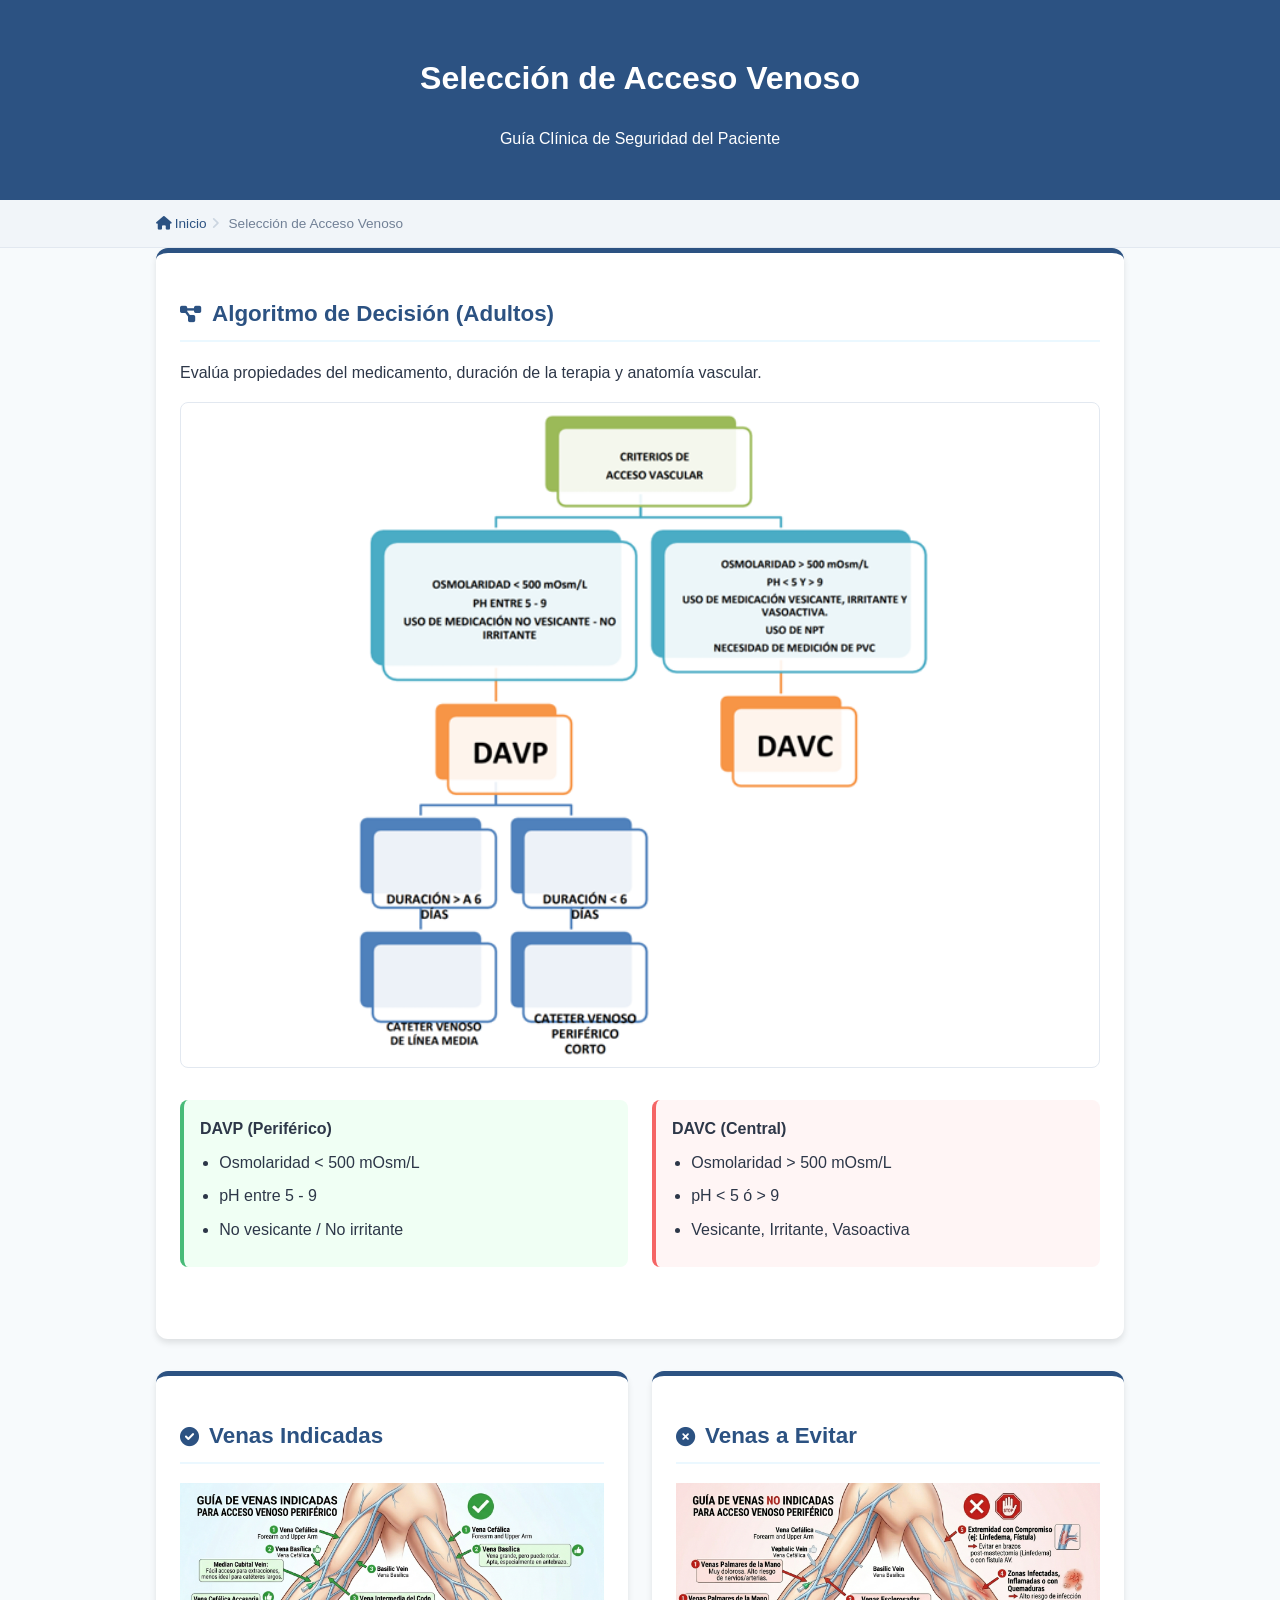
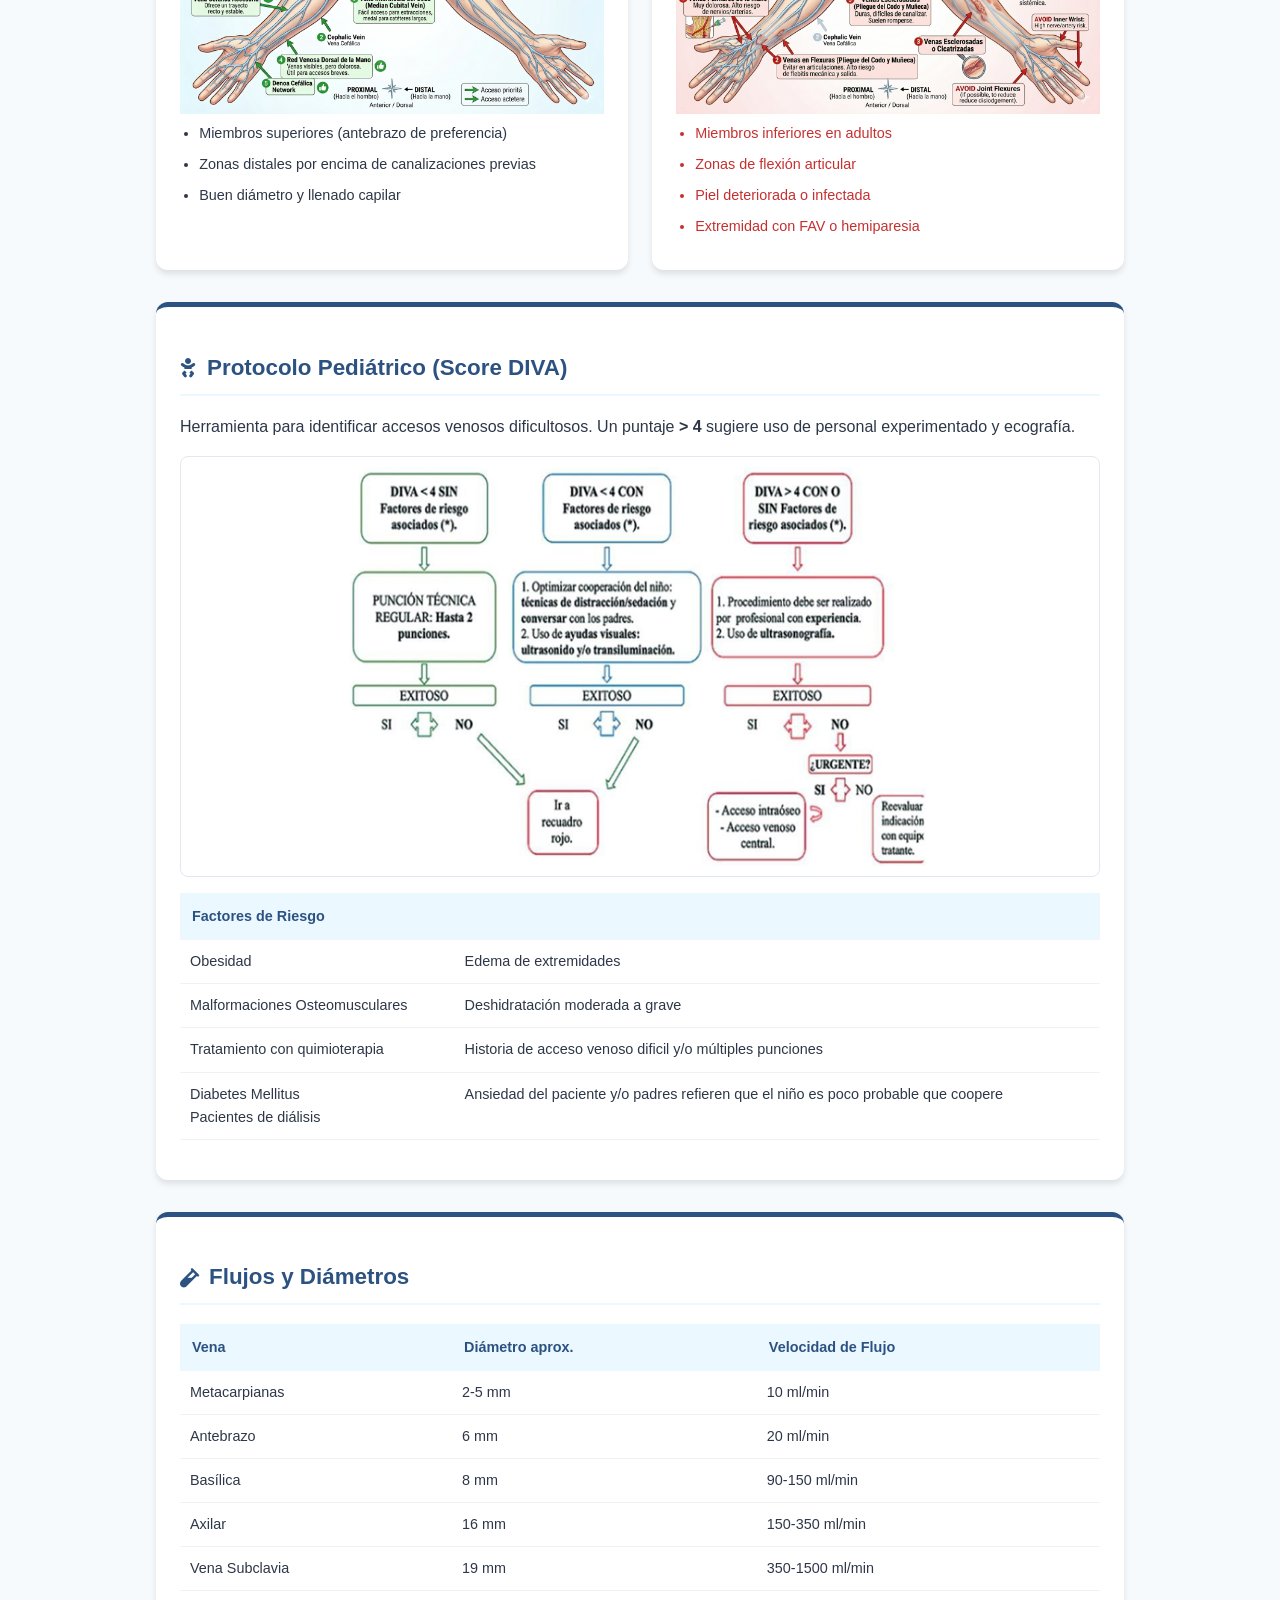
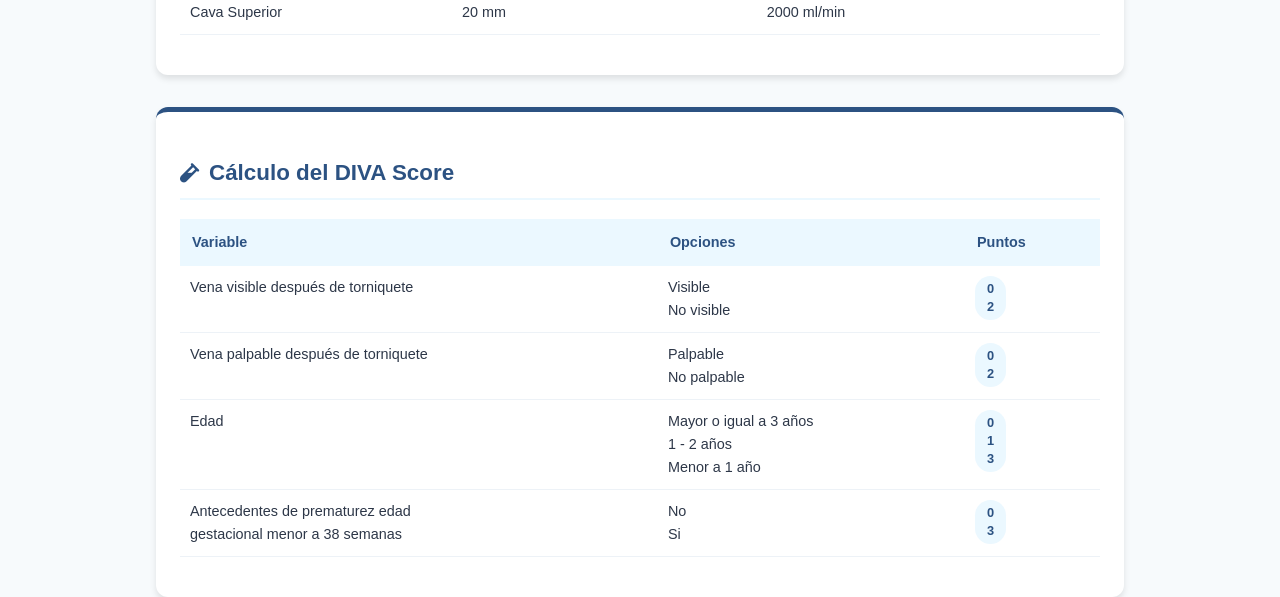
==== index2.html @ d920d671 "Cambios importantes sobre la estructura de la pagina" ====
<!DOCTYPE html>
<html lang="es">
<head>
  <meta charset="UTF-8">
  <meta name="viewport" content="width=device-width, initial-scale=1.0">
  <title>Protocolo de Acceso Vascular</title>
  <link href="https://cdnjs.cloudflare.com/ajax/libs/font-awesome/6.0.0/css/all.min.css" rel="stylesheet">
  <link rel="stylesheet" href="css/style2.css">
</head>
<body>
  <header>
    <h1>Selección de Acceso Venoso</h1>
    <p>Guía Clínica de Seguridad del Paciente</p>
  </header>

  <nav class="breadcrumb-container">
    <div class="container">
      <ul class="breadcrumbs">
        <li class="breadcrumb-item">
          <a href="index.html"><i class="fas fa-home"></i> Inicio</a>
        </li>
        <li class="breadcrumb-item active">Selección de Acceso Venoso</li>
      </ul>
    </div>
  </nav>

  <div class="container">
    <section class="card" style="margin-bottom: 2rem;">
      <h2><i class="fas fa-project-diagram"></i> Algoritmo de Decisión (Adultos)</h2>
      <p>Evalúa propiedades del medicamento, duración de la terapia y anatomía vascular.</p>
      
      <div class="image-container">
        <img src="images/index2/AccesoVenosoPerifericoAdulto.png" alt="Algoritmo de criterios de acceso vascular">
      </div>

      <div class="grid">
        <div class="status-box success">
          <strong>DAVP (Periférico)</strong>
          <ul>
            <li>Osmolaridad < 500 mOsm/L</li>
            <li>pH entre 5 - 9</li>
            <li>No vesicante / No irritante</li>
          </ul>
        </div>
        <div class="status-box danger">
          <strong>DAVC (Central)</strong>
          <ul>
            <li>Osmolaridad > 500 mOsm/L</li>
            <li>pH < 5 ó > 9</li>
            <li>Vesicante, Irritante, Vasoactiva</li>
          </ul>
        </div>
      </div>
    </section>

    <div class="grid">
      <section class="card">
        <h2><i class="fas fa-check-circle"></i> Venas Indicadas</h2>
        <div class="image-container-venas">
          <img src="images/index2/VenasIndicadas.png" alt="Mapa de venas del brazo">
        </div>
        <ul style="font-size: 0.9rem;">
          <li>Miembros superiores (antebrazo de preferencia)</li>
          <li>Zonas distales por encima de canalizaciones previas</li>
          <li>Buen diámetro y llenado capilar</li>
        </ul>
      </section>

      <section class="card">
        <h2><i class="fas fa-times-circle"></i> Venas a Evitar</h2>
        <div class="image-container-venas">
          <img src="images/index2/VenasNoIndicadas.png" alt="Mapa de venas del brazo">
        </div>
        <ul style="font-size: 0.9rem; color: #c53030;">
          <li>Miembros inferiores en adultos</li>
          <li>Zonas de flexión articular</li>
          <li>Piel deteriorada o infectada</li>
          <li>Extremidad con FAV o hemiparesia</li>
        </ul>
      </section>
    </div>

    <section class="card">
      <h2><i class="fas fa-baby"></i> Protocolo Pediátrico (Score DIVA)</h2>
      <p>Herramienta para identificar accesos venosos dificultosos. Un puntaje <strong>> 4</strong> sugiere uso de personal experimentado y ecografía.</p>
      
      <div class="image-container">
        <img src="images/index2/AccesoVenosoPediatria.png" alt="Algoritmo DIVA pediátrico">
      </div>

      <table>
        <thead>
          <tr>
            <th>Factores de Riesgo</th>
            <th></th>
          </tr>
        </thead>
        <tbody>
          <tr>
            <td>Obesidad</td>
            <td>Edema de extremidades</td>
          </tr>
          <tr>
            <td>Malformaciones Osteomusculares</td>
            <td>Deshidratación moderada a grave</td>
          </tr>
          <tr>
            <td>Tratamiento con quimioterapia</td>
            <td>Historia de acceso venoso dificil y/o múltiples punciones</td>
          </tr>

          <tr>
            <td>Diabetes Mellitus <br> Pacientes de diálisis</td>
            <td>Ansiedad del paciente y/o padres refieren que el niño es poco probable que coopere</td>
          </tr>
        </tbody>
      </table>
    </section>

    <section class="card" style="margin-top: 2rem;">
      <h2><i class="fas fa-vial"></i> Flujos y Diámetros</h2>
      <table>
        <thead>
          <tr>
            <th>Vena</th>
            <th>Diámetro aprox.</th>
            <th>Velocidad de Flujo</th>
          </tr>
        </thead>
        <tbody>
            <tr><td>Metacarpianas</td><td>2-5 mm</td><td>10 ml/min</td></tr>
            <tr><td>Antebrazo</td><td>6 mm</td><td>20 ml/min</td></tr>
            <tr><td>Basílica</td><td>8 mm</td><td>90-150 ml/min</td></tr>
            <tr><td>Axilar</td><td>16 mm</td><td>150-350 ml/min</td></tr>
            <tr><td>Vena Subclavia</td><td>19 mm</td><td>350-1500 ml/min</td></tr>
            <tr><td>Cava Superior</td><td>20 mm</td><td>2000 ml/min</td></tr>
        </tbody>
      </table>
    </section>

    <section class="card" style="margin-top: 2rem;">
      <h2><i class="fas fa-vial"></i> Cálculo del DIVA Score</h2>
      <table>
        <thead>
          <tr>
            <th>Variable</th>
            <th>Opciones</th>
            <th>Puntos</th>
          </tr>
        </thead>
        <tbody>
            <tr>
              <td>Vena visible después de torniquete</td>
              <td>Visible <br> No visible</td>
              <td><span class="badge">0 <br> 2</span></td>
            </tr>
            <tr>
              <td>Vena palpable después de torniquete</td>
              <td>Palpable <br> No palpable</td>
              <td><span class="badge">0 <br> 2</span></td>
            </tr>
            <tr>
              <td>Edad</td>
              <td> Mayor o igual a 3 años <br> 1 - 2 años <br> Menor a 1 año</td>
              <td><span class="badge">0 <br> 1 <br> 3</span></td>
            </tr>
            <tr>
              <td>Antecedentes de prematurez edad <br> gestacional menor a 38 semanas</td>
              <td>No <br> Si</td>
              <td><span class="badge">0 <br> 3</span></td>
            </tr>
        </tbody>
      </table>
    </section>
  </div>
</body>
</html>
---- css/style2.css ----
:root {
    --primary-blue: #2c5282;
    --secondary-blue: #ebf8ff;
    --accent-green: #48bb78;
    --accent-red: #f56565;
    --text-dark: #2d3748;
    --text-light: #718096;
    --white: #ffffff;
    --shadow: 0 4px 6px rgba(0,0,0,0.1);
}

/* 1. AJUSTES BASE Y RESPONSIVE DINÁMICO */
* {
    box-sizing: border-box; /* Aplicado a todo para evitar errores de cálculo */
}

body {
    font-family: 'Segoe UI', Roboto, Helvetica, Arial, sans-serif;
    background-color: #f7fafc;
    color: var(--text-dark);
    line-height: 1.6;
    margin: 0;
    padding: 0;
    overflow-x: hidden; /* Evita scroll horizontal accidental */
}

header {
    background-color: var(--primary-blue);
    color: var(--white);
    padding: 2rem 1rem;
    text-align: center;
    box-shadow: var(--shadow);
}

.container {
    max-width: 1000px;
    margin: 0 auto;
    padding: 0 1rem;
    width: 100%;
}

/* 2. GRID FLEXIBLE */
.grid {
    display: grid;
    grid-template-columns: repeat(auto-fit, minmax(300px, 1fr));
    gap: 1.5rem;
    margin-bottom: 2rem;
}

.card {
    background: var(--white);
    border-radius: 12px;
    padding: 1.5rem;
    box-shadow: var(--shadow);
    border-top: 5px solid var(--primary-blue);
    width: 100%;
    overflow: hidden; /* Evita que tablas grandes estiren la card */
}

h2 {
    color: var(--primary-blue);
    border-bottom: 2px solid var(--secondary-blue);
    padding-bottom: 0.5rem;
    display: flex;
    align-items: center;
    gap: 10px;
    font-size: 1.4rem;
}

/* 3. MANEJO DE IMÁGENES RESPONSIVE */
.image-container, .image-container-venas .image-container-rejilla {
  width: 100%;
  margin: 1rem auto;
  border-radius: 8px;
  overflow: hidden;
  border: 1px solid #e2e8f0;
  display: flex;
  justify-content: center;
  background: #fff;
}

.image-container-rejilla {
  width: 100%;
  margin: 1rem auto;
  border-radius: 8px;
  overflow: hidden;
  border: 1px solid #e2e8f0;
  display: flex;
  justify-content: center;
  background: #fff;
}

.image-container img {
  width: 100%;
  max-width: 600px; 
  height: auto;
  display: block;
}

.image-container-venas img {
    width: 100%;
    height: auto;
    display: block;
}

.image-container-rejilla img {
    width: 50%;
    height: auto;
    display: block;
}

/* 4. TABLAS (EL PUNTO CRÍTICO) */
/* Envolveremos las tablas en el CSS para que sean scrollables */
table {
    width: 100%;
    border-collapse: collapse;
    margin: 1rem 0;
    font-size: 0.9rem;
    min-width: 400px; /* Asegura que la tabla no se colapse demasiado */
}

/* Contenedor para permitir scroll lateral solo en la tabla */
section.card {
    display: block;
    overflow-x: auto;
}

th {
    background-color: var(--secondary-blue);
    color: var(--primary-blue);
    text-align: left;
    padding: 12px;
}

td {
    padding: 10px;
    border-bottom: 1px solid #edf2f7;
    vertical-align: top;
}

/* 5. BREADCRUMBS */
.breadcrumb-container {
    background-color: #f1f5f9;
    padding: 0.5rem 0;
    border-bottom: 1px solid #e2e8f0;
    width: 100%;
}

.breadcrumbs {
    display: flex;
    flex-wrap: wrap;
    list-style: none;
    padding: 0;
    margin: 0;
    font-size: 0.85rem;
}

.breadcrumb-item {
    display: flex;
    align-items: center;
    color: var(--text-light);
    margin-right: 5px;
}

.breadcrumb-item a {
    color: var(--primary-blue);
    text-decoration: none;
    padding: 5px 0;
}

.breadcrumb-item + .breadcrumb-item::before {
    content: "\f105"; 
    font-family: "Font Awesome 6 Free";
    font-weight: 900;
    margin-right: 10px;
    color: #cbd5e0;
}

/* 6. MEDIA QUERIES PARA MÓVIL EXTREMO */
@media (max-width: 768px) {
    header { padding: 1.5rem 1rem; }
    h1 { font-size: 1.5rem; }
    h2 { font-size: 1.2rem; }
    
    .grid {
        grid-template-columns: 1fr; /* Una sola columna siempre en móvil */
    }

    .card {
        padding: 1rem;
    }

    .image-container img {
        width: 100%; /* En móviles pequeños usamos todo el ancho */
    }

    /* Permitir que las celdas de la tabla respiren */
    td, th {
        padding: 8px 5px;
        font-size: 0.8rem;
    }
}

.status-box {
    padding: 1rem;
    border-radius: 8px;
    margin: 1rem 0;
}

.success { background-color: #f0fff4; border-left: 4px solid var(--accent-green); }
.danger { background-color: #fff5f5; border-left: 4px solid var(--accent-red); }

.badge {
    display: inline-block;
    padding: 0.25rem 0.75rem;
    border-radius: 999px;
    font-size: 0.8rem;
    font-weight: bold;
    background: var(--secondary-blue);
    color: var(--primary-blue);
    line-height: 1.4;
}

/* Estilos para cuadrícula de pasos */
.step-grid {
    display: grid;
    grid-template-columns: repeat(auto-fit, minmax(220px, 1fr));
    gap: 10px;
    margin: 1rem 0;
}

.step-grid .status-box {
    margin: 0;
    font-size: 0.85rem;
    height: 100%;
    display: flex;
    flex-direction: column;
    justify-content: center;
}

/* Ajuste adicional para imágenes con fondo blanco en tarjetas */
.image-container img {
    background-color: #fff;
    padding: 10px;
}

/* Efecto hover suave para las tarjetas */
.card {
    transition: transform 0.2s ease, box-shadow 0.2s ease;
}

.card:hover {
    box-shadow: 0 8px 12px rgba(0,0,0,0.15);
}

/* Responsive para tablas en móvil extremo */
@media (max-width: 480px) {
    .step-grid {
        grid-template-columns: 1fr;
    }
}

/* Resaltado para estándares INS */
.ins-highlight {
    background: linear-gradient(135deg, #2c5282 0%, #1a365d 100%);
    color: white;
    padding: 1.25rem;
    border-radius: 8px;
    margin-bottom: 1rem;
    font-style: italic;
    box-shadow: inset 0 2px 4px rgba(0,0,0,0.2);
}

.ins-highlight strong {
    color: #90cdf4;
    text-transform: uppercase;
}

/* Ajustes para listas de mantenimiento */
.card ul {
    padding-left: 1.2rem;
    margin: 0.5rem 0;
}

.card ul li {
    margin-bottom: 8px;
    position: relative;
}

/* Contenedor de tabla responsiva interna */
.table-responsive {
    width: 100%;
    overflow-x: auto;
}

/* Estilo para los pasos de retiro (danger) */
.step-grid .status-box.danger {
    font-weight: 600;
    color: #9b2c2c;
    border-left: 4px solid var(--accent-red);
}

/* Iconos en h2 */
h2 i {
    font-size: 1.2rem;
}

/* Estilos específicos para la Escala Maddox */
.maddox-table {
    width: 100%;
    border-collapse: separate;
    border-spacing: 0 4px;
}

.maddox-table th {
    background-color: var(--primary-blue);
    color: white;
    padding: 12px;
}

.maddox-table td {
    padding: 12px;
    font-size: 0.85rem;
    vertical-align: middle;
}

/* Colores semafóricos Maddox */
.level-0 { background-color: #f0fdf4; border-left: 5px solid #22c55e; }
.level-1 { background-color: #fefce8; border-left: 5px solid #eab308; }
.level-warning { background-color: #fff7ed; border-left: 5px solid #f97316; }
.level-danger { background-color: #fff1f2; border-left: 5px solid #ef4444; }
.level-critical { background-color: #450a0a; color: white; border-left: 5px solid #000; }

/* Grid de alertas críticas */
.alert-grid {
    display: grid;
    grid-template-columns: 1fr 1fr;
    gap: 12px;
    margin-top: 10px;
}

.alert-item {
    background: #f8fafc;
    border: 1px solid #e2e8f0;
    border-radius: 6px;
    padding: 10px;
    font-size: 0.8rem;
}

.alert-item strong {
    display: block;
    color: var(--accent-red);
    margin-bottom: 3px;
}

@media (max-width: 600px) {
    .alert-grid { grid-template-columns: 1fr; }
}
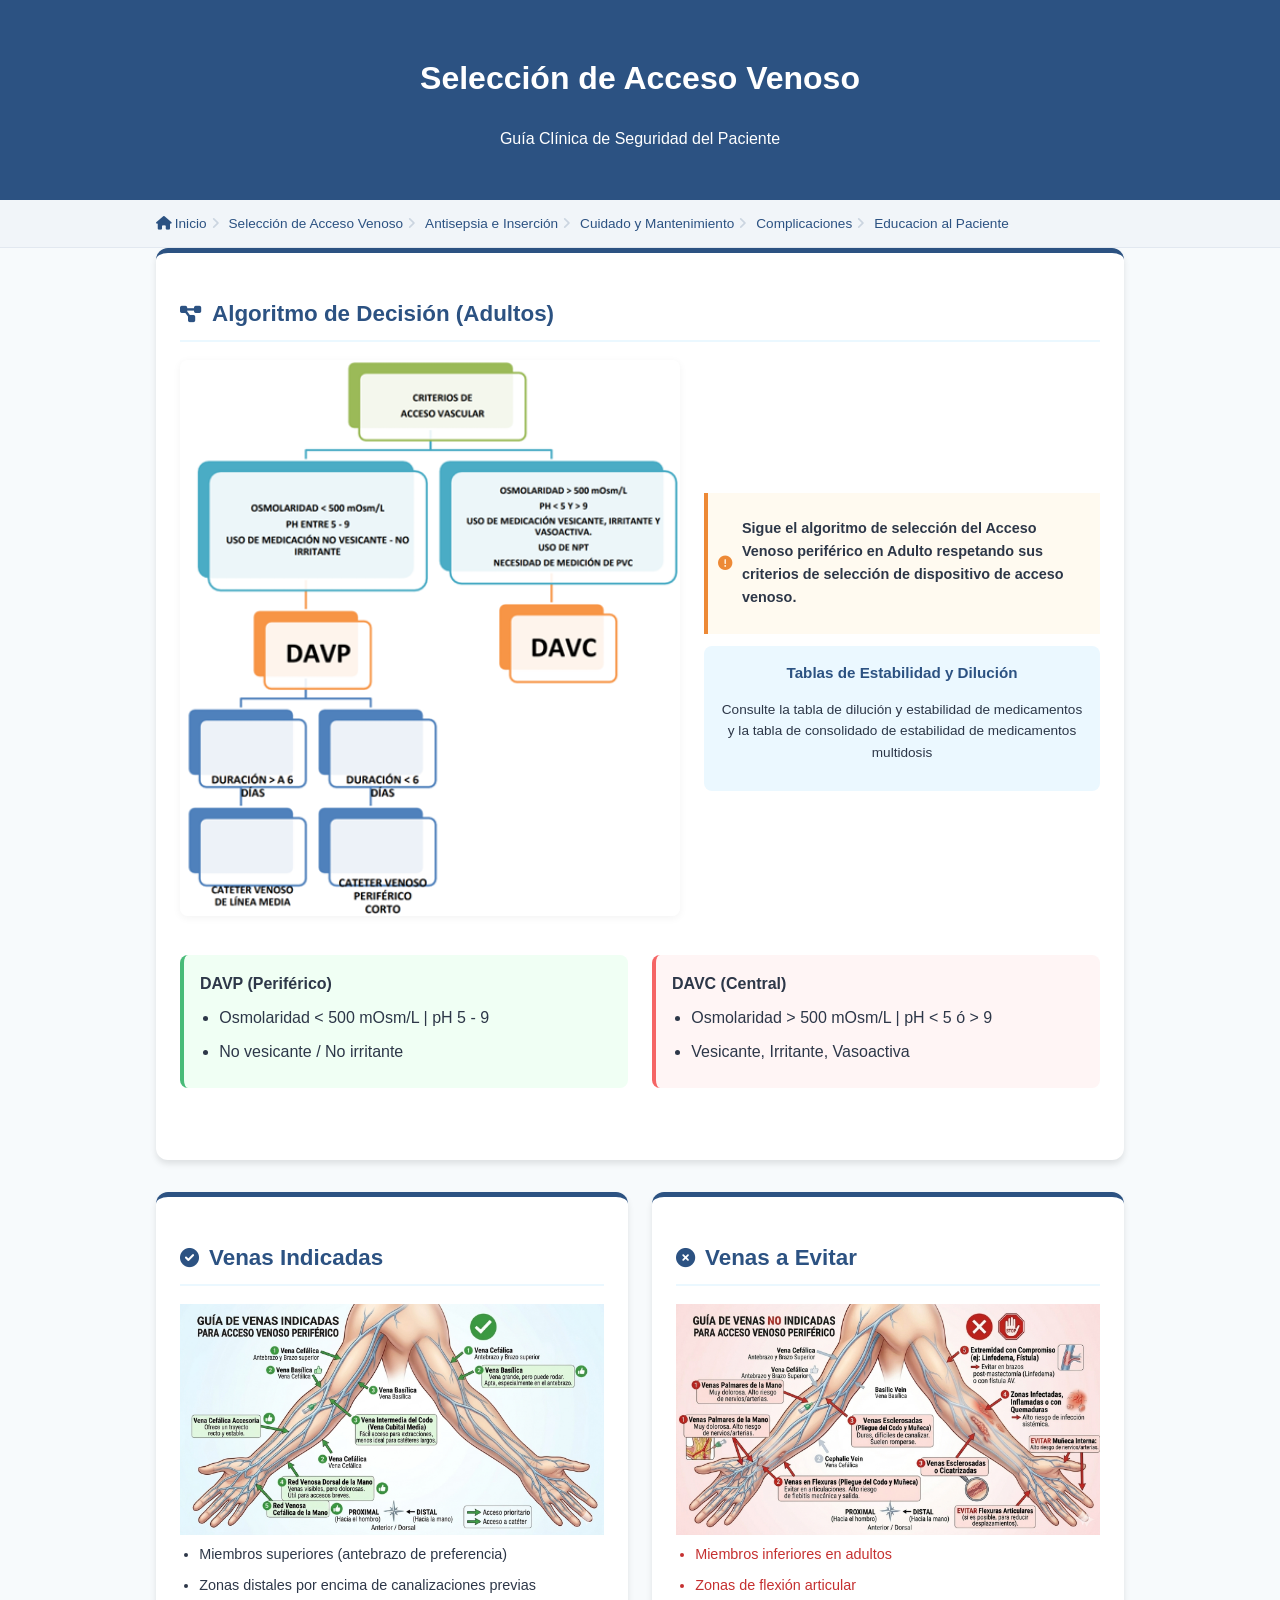
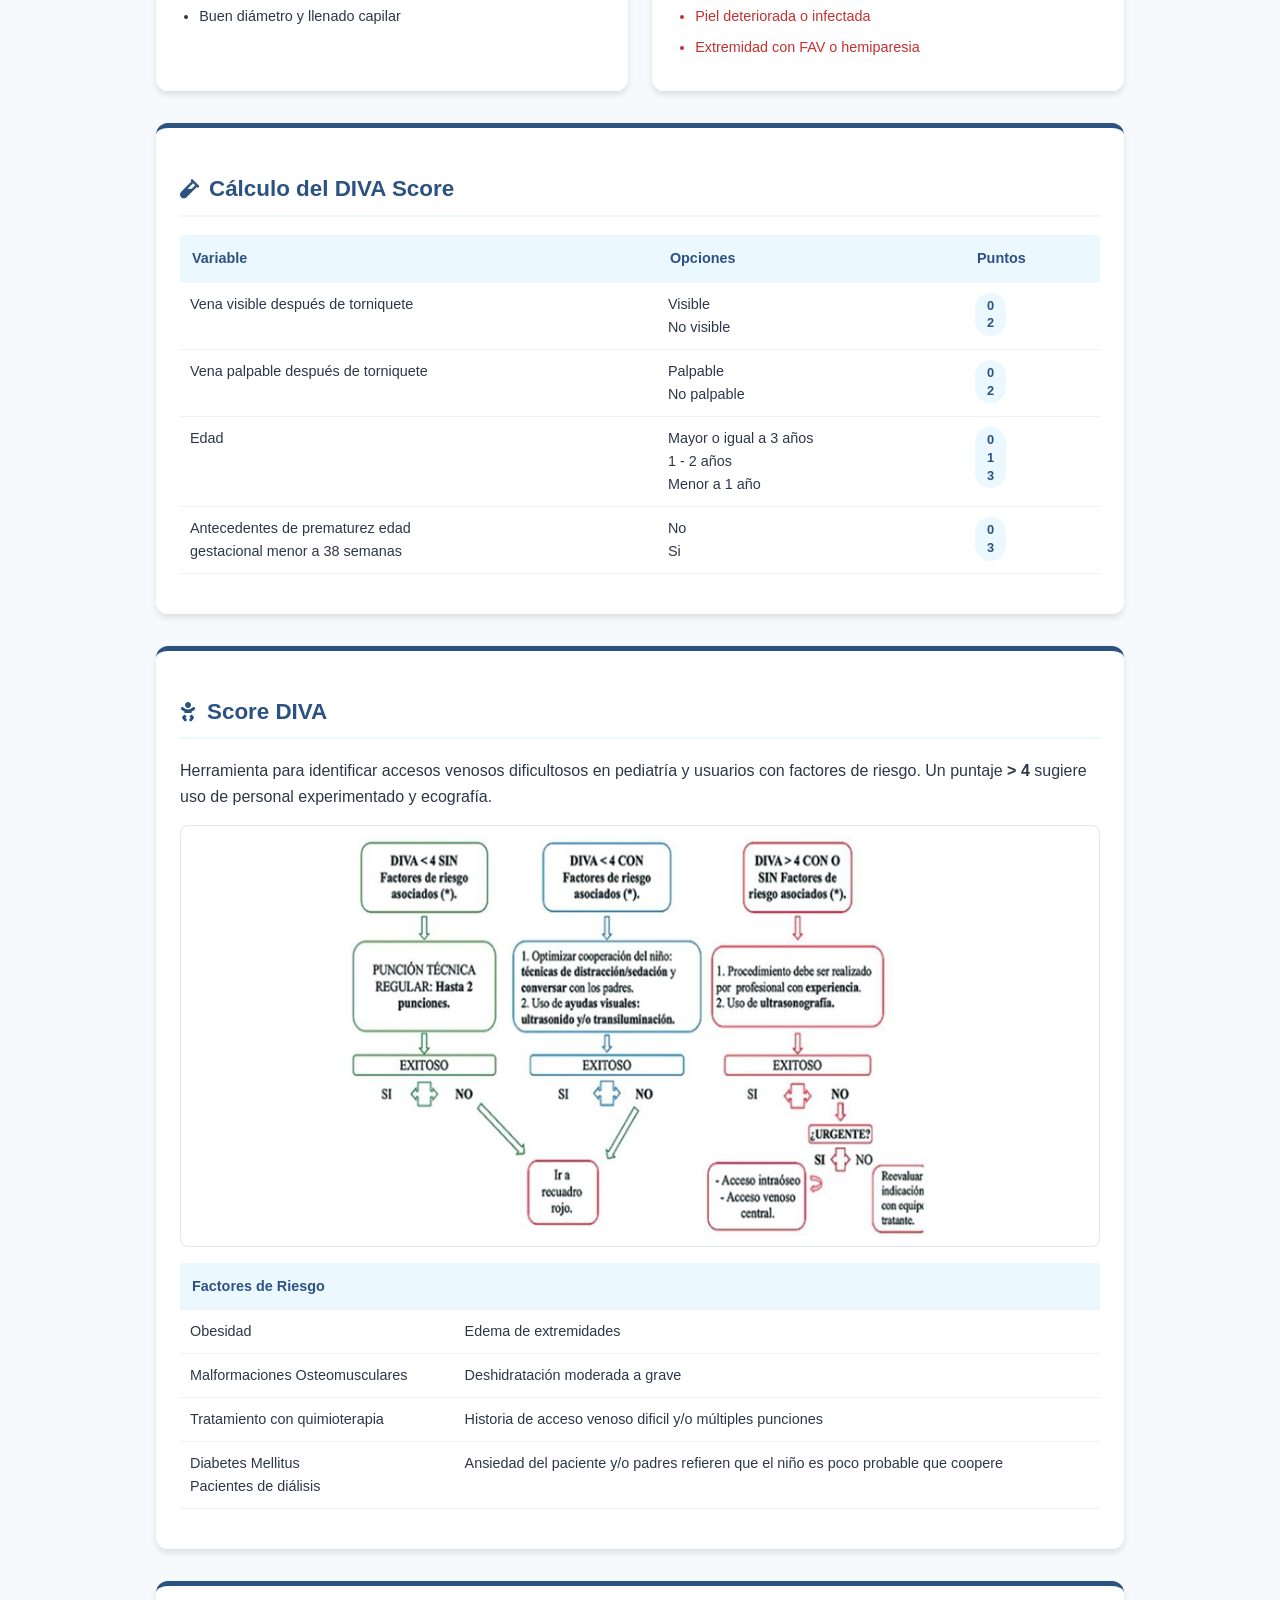
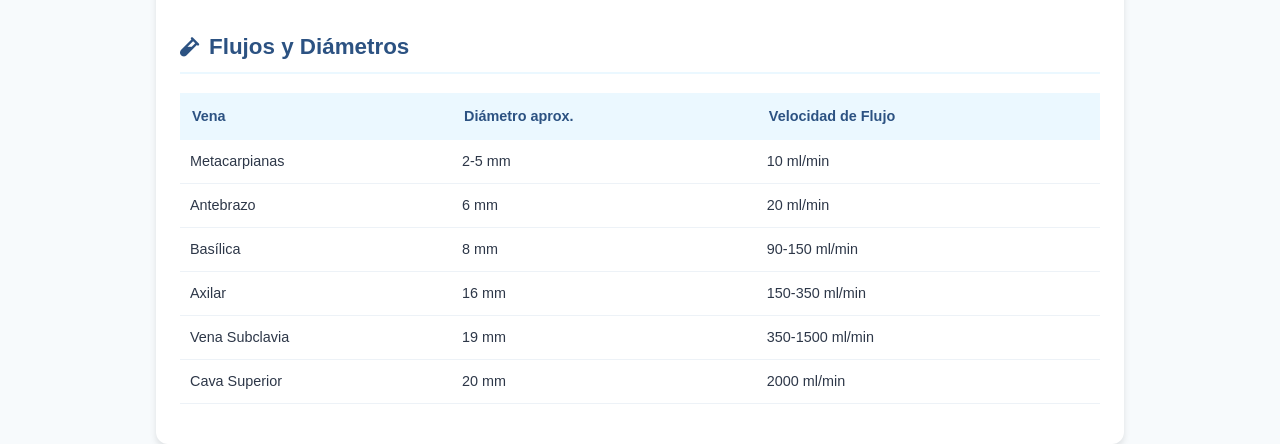
==== commit ced353ed: "ajustes de imagenes y cambios solicitados" ====
--- a/index2.html
+++ b/index2.html
@@ -19,37 +19,53 @@
         <li class="breadcrumb-item">
           <a href="index.html"><i class="fas fa-home"></i> Inicio</a>
         </li>
-        <li class="breadcrumb-item active">Selección de Acceso Venoso</li>
+        <li class="breadcrumb-item active"><a href="index2.html">Selección de Acceso Venoso</a></li>
+        <li class="breadcrumb-item"><a href="index3.html">Antisepsia e Inserción</a></li>
+        <li class="breadcrumb-item"><a href="index4.html">Cuidado y Mantenimiento</a></li>
+        <li class="breadcrumb-item"><a href="index5.html">Complicaciones</a></li>
+        <li class="breadcrumb-item"><a href="index6.html">Educacion al Paciente</a></li>
       </ul>
     </div>
   </nav>
 
   <div class="container">
+
     <section class="card" style="margin-bottom: 2rem;">
       <h2><i class="fas fa-project-diagram"></i> Algoritmo de Decisión (Adultos)</h2>
-      <p>Evalúa propiedades del medicamento, duración de la terapia y anatomía vascular.</p>
-      
-      <div class="image-container">
-        <img src="images/index2/AccesoVenosoPerifericoAdulto.png" alt="Algoritmo de criterios de acceso vascular">
+
+      <div class="split-container">
+        <div class="split-image-large">
+          <img src="images/index2/AccesoVenosoPerifericoAdulto.png" alt="Algoritmo de criterios de acceso vascular">
+        </div>
+
+        <div class="split-content-compact">
+          <div class="priority-box">
+            <i class="fas fa-exclamation-circle"></i>
+            <p>Sigue el algoritmo de selección del Acceso Venoso periférico en Adulto respetando sus criterios de selección de dispositivo de acceso venoso. </p>
+          </div>
+
+            <div class="table-link-box">
+              <strong>Tablas de Estabilidad y Dilución</strong>
+              <p>Consulte la tabla de dilución y estabilidad de medicamentos y la tabla de consolidado de estabilidad de medicamentos multidosis</p>
+            </div>
+        </div>
       </div>
 
       <div class="grid">
-        <div class="status-box success">
-          <strong>DAVP (Periférico)</strong>
-          <ul>
-            <li>Osmolaridad < 500 mOsm/L</li>
-            <li>pH entre 5 - 9</li>
-            <li>No vesicante / No irritante</li>
-          </ul>
-        </div>
-        <div class="status-box danger">
-          <strong>DAVC (Central)</strong>
-          <ul>
-            <li>Osmolaridad > 500 mOsm/L</li>
-            <li>pH < 5 ó > 9</li>
-            <li>Vesicante, Irritante, Vasoactiva</li>
-          </ul>
-        </div>
+          <div class="status-box success">
+              <strong>DAVP (Periférico)</strong>
+              <ul>
+                <li>Osmolaridad < 500 mOsm/L | pH 5 - 9</li>
+                <li>No vesicante / No irritante</li>
+              </ul>
+          </div>
+          <div class="status-box danger">
+              <strong>DAVC (Central)</strong>
+              <ul>
+                <li>Osmolaridad > 500 mOsm/L | pH < 5 ó > 9</li>
+                <li>Vesicante, Irritante, Vasoactiva</li>
+              </ul>
+          </div>
       </div>
     </section>
 
@@ -80,9 +96,44 @@
       </section>
     </div>
 
-    <section class="card">
-      <h2><i class="fas fa-baby"></i> Protocolo Pediátrico (Score DIVA)</h2>
-      <p>Herramienta para identificar accesos venosos dificultosos. Un puntaje <strong>> 4</strong> sugiere uso de personal experimentado y ecografía.</p>
+    <section class="card" style="margin-top: 2rem;">
+      <h2><i class="fas fa-vial"></i> Cálculo del DIVA Score</h2>
+      <table>
+        <thead>
+          <tr>
+            <th>Variable</th>
+            <th>Opciones</th>
+            <th>Puntos</th>
+          </tr>
+        </thead>
+        <tbody>
+            <tr>
+              <td>Vena visible después de torniquete</td>
+              <td>Visible <br> No visible</td>
+              <td><span class="badge">0 <br> 2</span></td>
+            </tr>
+            <tr>
+              <td>Vena palpable después de torniquete</td>
+              <td>Palpable <br> No palpable</td>
+              <td><span class="badge">0 <br> 2</span></td>
+            </tr>
+            <tr>
+              <td>Edad</td>
+              <td> Mayor o igual a 3 años <br> 1 - 2 años <br> Menor a 1 año</td>
+              <td><span class="badge">0 <br> 1 <br> 3</span></td>
+            </tr>
+            <tr>
+              <td>Antecedentes de prematurez edad <br> gestacional menor a 38 semanas</td>
+              <td>No <br> Si</td>
+              <td><span class="badge">0 <br> 3</span></td>
+            </tr>
+        </tbody>
+      </table>
+    </section>
+
+    <section class="card" style="margin-top: 2rem;">
+      <h2><i class="fas fa-baby"></i> Score DIVA </h2>
+      <p>Herramienta para identificar accesos venosos dificultosos en pediatría y usuarios con factores de riesgo. Un puntaje <strong>> 4</strong> sugiere uso de personal experimentado y ecografía.</p>
       
       <div class="image-container">
         <img src="images/index2/AccesoVenosoPediatria.png" alt="Algoritmo DIVA pediátrico">
@@ -137,41 +188,6 @@
         </tbody>
       </table>
     </section>
-
-    <section class="card" style="margin-top: 2rem;">
-      <h2><i class="fas fa-vial"></i> Cálculo del DIVA Score</h2>
-      <table>
-        <thead>
-          <tr>
-            <th>Variable</th>
-            <th>Opciones</th>
-            <th>Puntos</th>
-          </tr>
-        </thead>
-        <tbody>
-            <tr>
-              <td>Vena visible después de torniquete</td>
-              <td>Visible <br> No visible</td>
-              <td><span class="badge">0 <br> 2</span></td>
-            </tr>
-            <tr>
-              <td>Vena palpable después de torniquete</td>
-              <td>Palpable <br> No palpable</td>
-              <td><span class="badge">0 <br> 2</span></td>
-            </tr>
-            <tr>
-              <td>Edad</td>
-              <td> Mayor o igual a 3 años <br> 1 - 2 años <br> Menor a 1 año</td>
-              <td><span class="badge">0 <br> 1 <br> 3</span></td>
-            </tr>
-            <tr>
-              <td>Antecedentes de prematurez edad <br> gestacional menor a 38 semanas</td>
-              <td>No <br> Si</td>
-              <td><span class="badge">0 <br> 3</span></td>
-            </tr>
-        </tbody>
-      </table>
-    </section>
   </div>
 </body>
 </html>
--- a/css/style2.css
+++ b/css/style2.css
@@ -355,4 +355,177 @@
 
 @media (max-width: 600px) {
     .alert-grid { grid-template-columns: 1fr; }
+}
+
+/* Estilo de lista de verificación (Check-list) */
+.check-list {
+    list-style: none;
+    padding: 0;
+}
+
+.check-list li {
+    margin-bottom: 10px;
+    display: flex;
+    align-items: flex-start;
+    gap: 10px;
+}
+
+.check-list i {
+    color: var(--accent-green);
+    margin-top: 4px;
+}
+
+/* Stepper para Consentimiento Informado */
+.info-stepper {
+    display: flex;
+    flex-direction: column;
+    gap: 15px;
+}
+
+.step-item {
+    display: flex;
+    gap: 15px;
+    align-items: center;
+}
+
+.step-icon {
+    background: var(--primary-blue);
+    color: white;
+    width: 28px;
+    height: 28px;
+    border-radius: 50%;
+    display: flex;
+    justify-content: center;
+    align-items: center;
+    font-weight: bold;
+    flex-shrink: 0;
+}
+
+/* Cajas de alerta rápida */
+.alert-box {
+    background: #fff5f5;
+    border: 1px solid #feb2b2;
+    padding: 15px;
+    border-radius: 8px;
+    text-align: center;
+    font-size: 0.85rem;
+    font-weight: 600;
+    color: #c53030;
+}
+
+.alert-box i {
+    display: block;
+    font-size: 1.2rem;
+    margin-bottom: 5px;
+}
+
+/* Tarjeta de Humanización (Highlight) */
+.highlight-card {
+    background: linear-gradient(to bottom right, #ffffff, #f0f7ff);
+    border-top: 5px solid #63b3ed;
+}
+
+.tag-container {
+    display: flex;
+    flex-wrap: wrap;
+    gap: 8px;
+    margin: 15px 0;
+}
+
+.quote {
+    font-style: italic;
+    color: var(--primary-blue);
+    border-left: 3px solid var(--primary-blue);
+    padding-left: 15px;
+    margin: 20px 0 0 0;
+    font-size: 1rem;
+}
+
+/* Ajustes Responsive */
+@media (max-width: 600px) {
+    .step-item { font-size: 0.85rem; }
+    .quote { font-size: 0.9rem; }
+}
+
+/* Contenedor con prioridad a la imagen */
+.split-container {
+    display: flex;
+    gap: 1.5rem;
+    align-items: center;
+    margin: 1rem 0;
+}
+
+.split-image-large {
+    flex: 2; /* Aumenta el tamaño relativo de la imagen */
+    max-width: 500px;
+}
+
+.split-image-large img {
+    width: 100%;
+    height: auto;
+    border-radius: 8px;
+    box-shadow: 0 2px 8px rgba(0,0,0,0.05);
+}
+
+.split-content-compact {
+    flex: 1; /* Reduce el espacio del texto */
+    display: flex;
+    flex-direction: column;
+    gap: 12px;
+}
+
+/* Caja de prioridad simplificada */
+.priority-box {
+    display: flex;
+    align-items: center;
+    gap: 10px;
+    background: #fffaf0;
+    border-left: 4px solid #ed8936;
+    padding: 10px;
+    font-size: 0.9rem;
+    font-weight: 600;
+}
+
+.priority-box i { color: #ed8936; }
+
+/* Enlace a tabla enfático */
+.table-link-box {
+    background: var(--secondary-blue);
+    padding: 15px;
+    border-radius: 8px;
+    text-align: center;
+}
+
+.table-link-box strong {
+    display: block;
+    color: var(--primary-blue);
+    margin-bottom: 5px;
+    font-size: 0.95rem;
+}
+
+.table-link-box p {
+    font-size: 0.85rem;
+    margin-bottom: 12px;
+}
+
+.btn-emphasis {
+    display: inline-block;
+    background: var(--primary-blue);
+    color: white;
+    padding: 8px 12px;
+    border-radius: 5px;
+    text-decoration: none;
+    font-size: 0.8rem;
+    font-weight: bold;
+    width: 100%;
+}
+
+/* Ajuste responsive para mantener la legibilidad */
+@media (max-width: 850px) {
+    .split-container {
+        flex-direction: column;
+    }
+    .split-image-large {
+        max-width: 100%;
+    }
 }
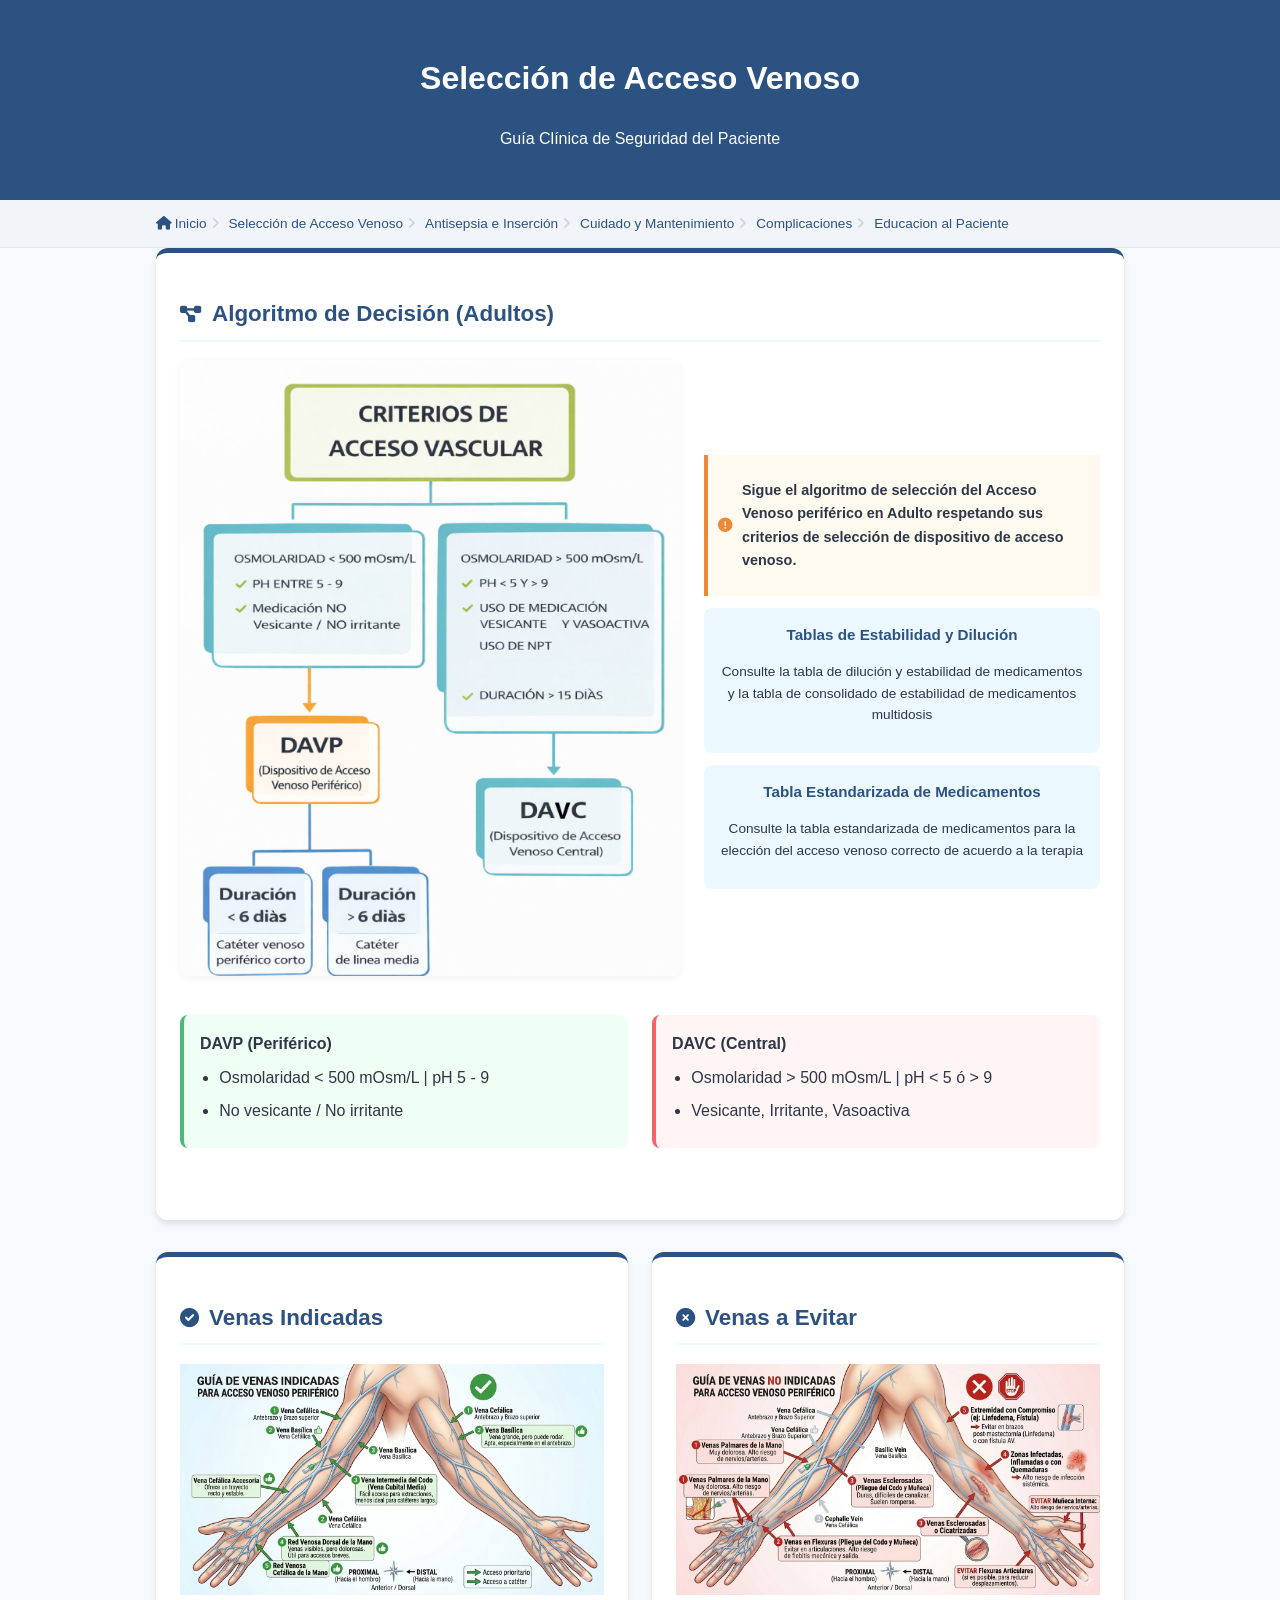
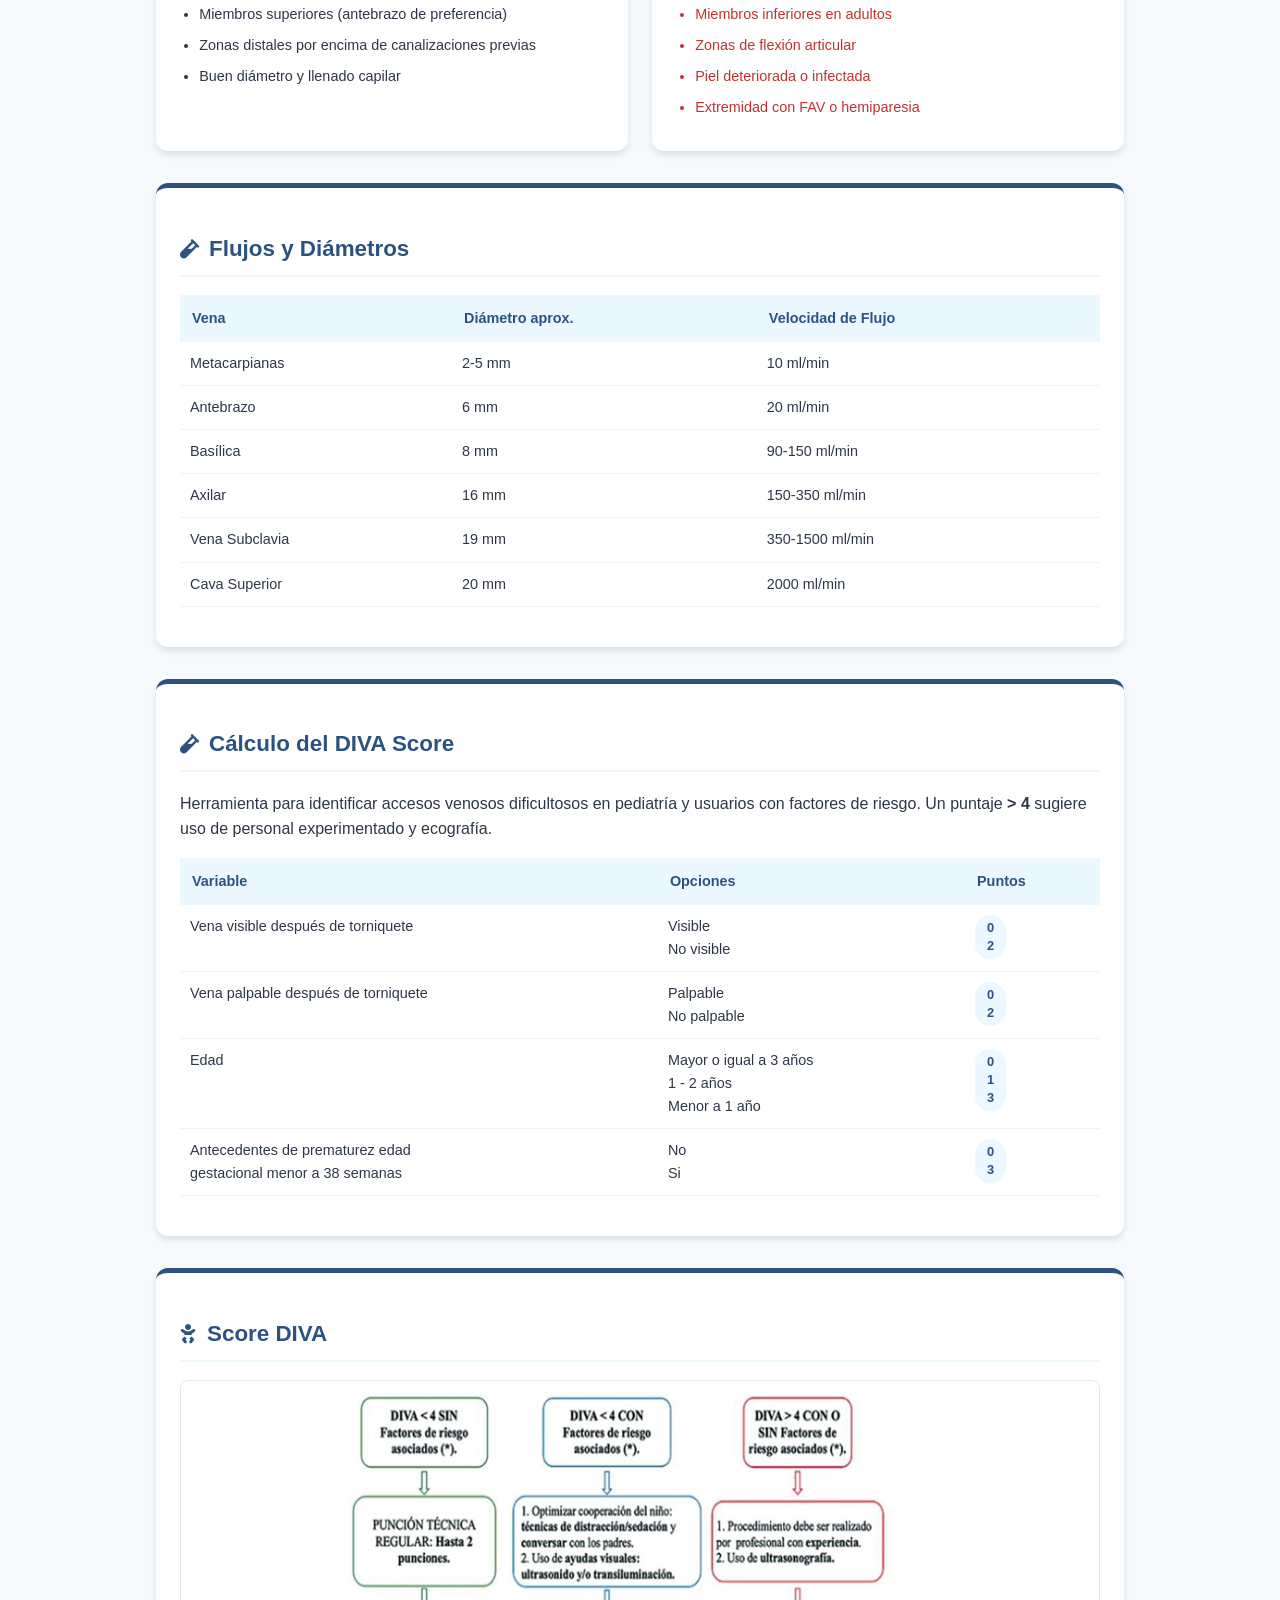
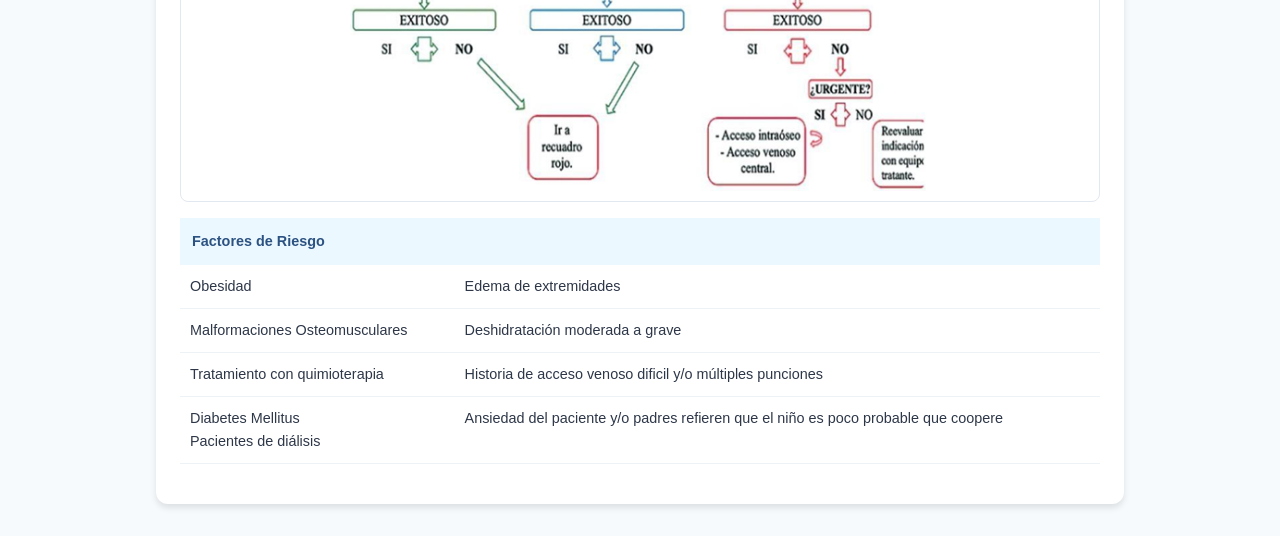
==== commit 451ab0c4: "ajustes solicitados por el cliente" ====
--- a/index2.html
+++ b/index2.html
@@ -35,7 +35,7 @@
 
       <div class="split-container">
         <div class="split-image-large">
-          <img src="images/index2/AccesoVenosoPerifericoAdulto.png" alt="Algoritmo de criterios de acceso vascular">
+          <img src="images/index2/AccesoVenosoPerifericoAdulto.jpeg" alt="Algoritmo de criterios de acceso vascular">
         </div>
 
         <div class="split-content-compact">
@@ -44,10 +44,15 @@
             <p>Sigue el algoritmo de selección del Acceso Venoso periférico en Adulto respetando sus criterios de selección de dispositivo de acceso venoso. </p>
           </div>
 
-            <div class="table-link-box">
-              <strong>Tablas de Estabilidad y Dilución</strong>
-              <p>Consulte la tabla de dilución y estabilidad de medicamentos y la tabla de consolidado de estabilidad de medicamentos multidosis</p>
-            </div>
+          <div class="table-link-box">
+            <strong>Tablas de Estabilidad y Dilución</strong>
+            <p>Consulte la tabla de dilución y estabilidad de medicamentos y la tabla de consolidado de estabilidad de medicamentos multidosis</p>
+          </div>
+
+          <div class="table-link-box">
+            <strong>Tabla Estandarizada de Medicamentos</strong>
+            <p>Consulte la tabla estandarizada de medicamentos para la elección del acceso venoso correcto de acuerdo a la terapia</p>
+          </div>
         </div>
       </div>
 
@@ -97,7 +102,29 @@
     </div>
 
     <section class="card" style="margin-top: 2rem;">
+      <h2><i class="fas fa-vial"></i> Flujos y Diámetros</h2>
+      <table>
+        <thead>
+          <tr>
+            <th>Vena</th>
+            <th>Diámetro aprox.</th>
+            <th>Velocidad de Flujo</th>
+          </tr>
+        </thead>
+        <tbody>
+            <tr><td>Metacarpianas</td><td>2-5 mm</td><td>10 ml/min</td></tr>
+            <tr><td>Antebrazo</td><td>6 mm</td><td>20 ml/min</td></tr>
+            <tr><td>Basílica</td><td>8 mm</td><td>90-150 ml/min</td></tr>
+            <tr><td>Axilar</td><td>16 mm</td><td>150-350 ml/min</td></tr>
+            <tr><td>Vena Subclavia</td><td>19 mm</td><td>350-1500 ml/min</td></tr>
+            <tr><td>Cava Superior</td><td>20 mm</td><td>2000 ml/min</td></tr>
+        </tbody>
+      </table>
+    </section>
+
+    <section class="card" style="margin-top: 2rem;">
       <h2><i class="fas fa-vial"></i> Cálculo del DIVA Score</h2>
+      <p>Herramienta para identificar accesos venosos dificultosos en pediatría y usuarios con factores de riesgo. Un puntaje <strong>> 4</strong> sugiere uso de personal experimentado y ecografía.</p>
       <table>
         <thead>
           <tr>
@@ -131,10 +158,8 @@
       </table>
     </section>
 
-    <section class="card" style="margin-top: 2rem;">
+    <section class="card" style="margin-top: 2rem; margin-bottom: 2rem;">
       <h2><i class="fas fa-baby"></i> Score DIVA </h2>
-      <p>Herramienta para identificar accesos venosos dificultosos en pediatría y usuarios con factores de riesgo. Un puntaje <strong>> 4</strong> sugiere uso de personal experimentado y ecografía.</p>
-      
       <div class="image-container">
         <img src="images/index2/AccesoVenosoPediatria.png" alt="Algoritmo DIVA pediátrico">
       </div>
@@ -168,26 +193,6 @@
       </table>
     </section>
 
-    <section class="card" style="margin-top: 2rem;">
-      <h2><i class="fas fa-vial"></i> Flujos y Diámetros</h2>
-      <table>
-        <thead>
-          <tr>
-            <th>Vena</th>
-            <th>Diámetro aprox.</th>
-            <th>Velocidad de Flujo</th>
-          </tr>
-        </thead>
-        <tbody>
-            <tr><td>Metacarpianas</td><td>2-5 mm</td><td>10 ml/min</td></tr>
-            <tr><td>Antebrazo</td><td>6 mm</td><td>20 ml/min</td></tr>
-            <tr><td>Basílica</td><td>8 mm</td><td>90-150 ml/min</td></tr>
-            <tr><td>Axilar</td><td>16 mm</td><td>150-350 ml/min</td></tr>
-            <tr><td>Vena Subclavia</td><td>19 mm</td><td>350-1500 ml/min</td></tr>
-            <tr><td>Cava Superior</td><td>20 mm</td><td>2000 ml/min</td></tr>
-        </tbody>
-      </table>
-    </section>
   </div>
 </body>
 </html>
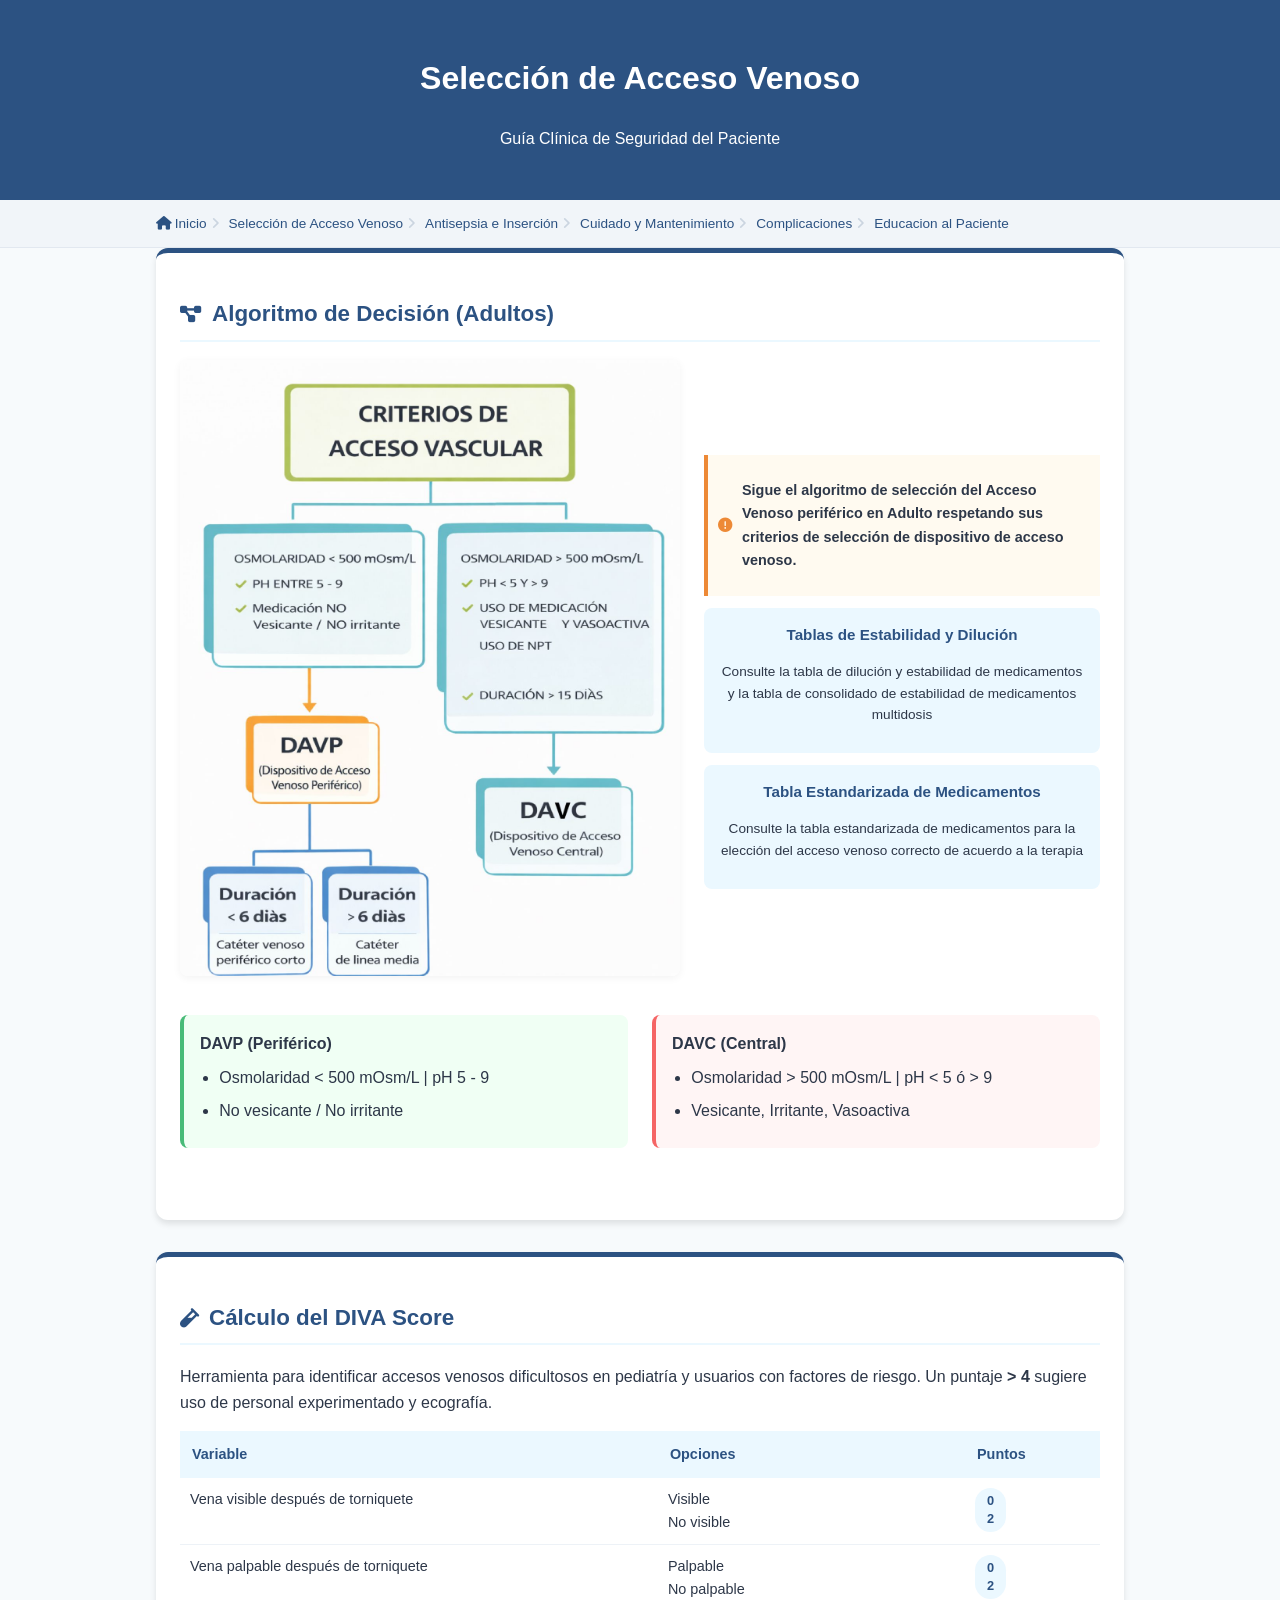
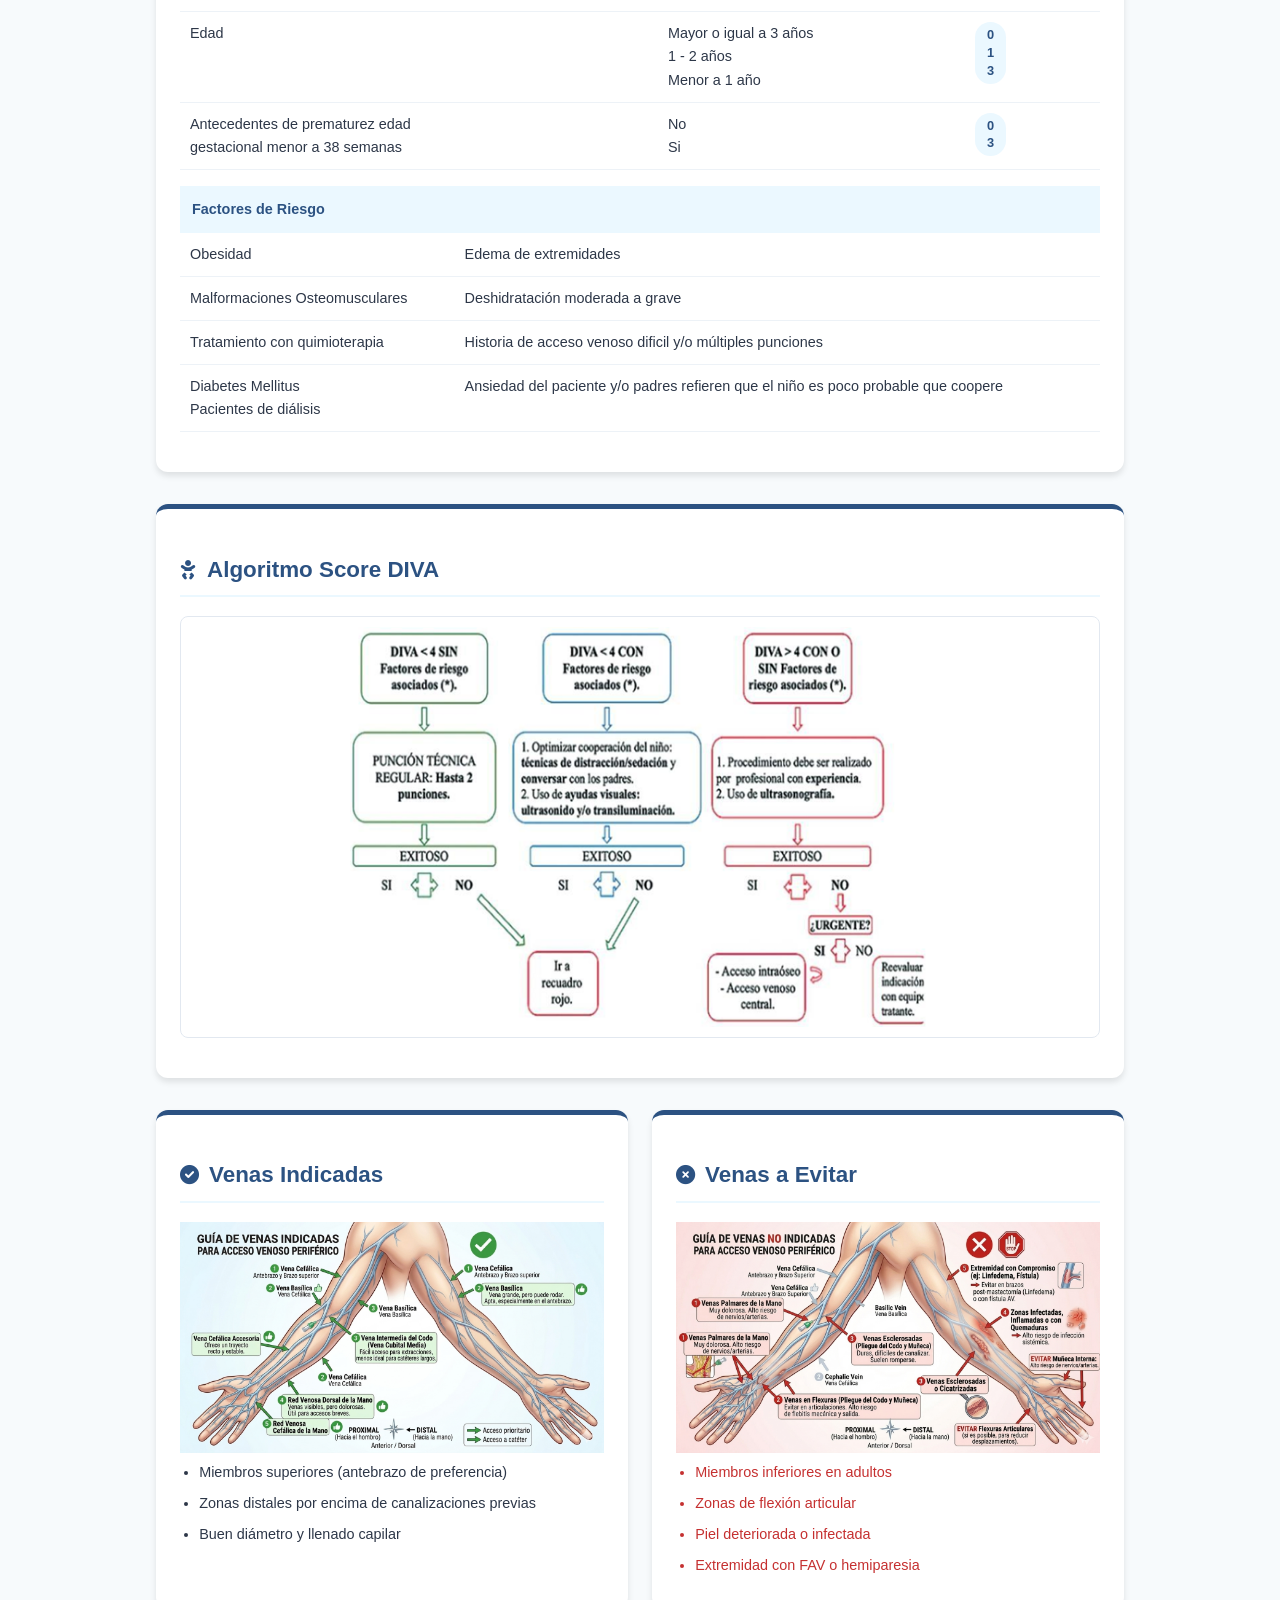
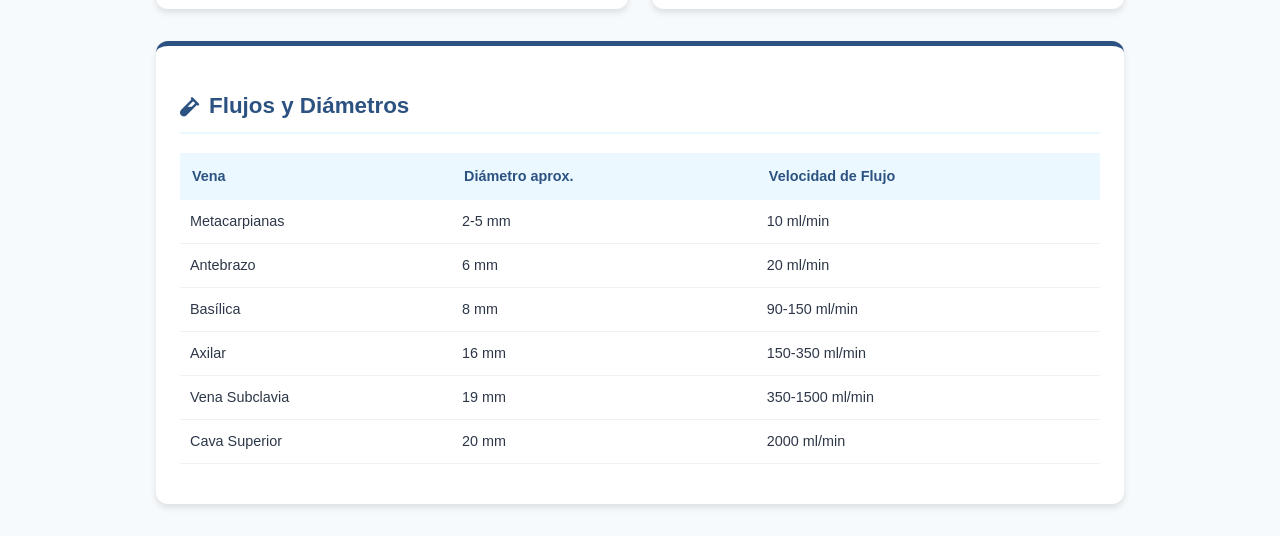
==== commit a6af7542: "Cambios adicionales al proyecto" ====
--- a/index2.html
+++ b/index2.html
@@ -74,54 +74,6 @@
       </div>
     </section>
 
-    <div class="grid">
-      <section class="card">
-        <h2><i class="fas fa-check-circle"></i> Venas Indicadas</h2>
-        <div class="image-container-venas">
-          <img src="images/index2/VenasIndicadas.png" alt="Mapa de venas del brazo">
-        </div>
-        <ul style="font-size: 0.9rem;">
-          <li>Miembros superiores (antebrazo de preferencia)</li>
-          <li>Zonas distales por encima de canalizaciones previas</li>
-          <li>Buen diámetro y llenado capilar</li>
-        </ul>
-      </section>
-
-      <section class="card">
-        <h2><i class="fas fa-times-circle"></i> Venas a Evitar</h2>
-        <div class="image-container-venas">
-          <img src="images/index2/VenasNoIndicadas.png" alt="Mapa de venas del brazo">
-        </div>
-        <ul style="font-size: 0.9rem; color: #c53030;">
-          <li>Miembros inferiores en adultos</li>
-          <li>Zonas de flexión articular</li>
-          <li>Piel deteriorada o infectada</li>
-          <li>Extremidad con FAV o hemiparesia</li>
-        </ul>
-      </section>
-    </div>
-
-    <section class="card" style="margin-top: 2rem;">
-      <h2><i class="fas fa-vial"></i> Flujos y Diámetros</h2>
-      <table>
-        <thead>
-          <tr>
-            <th>Vena</th>
-            <th>Diámetro aprox.</th>
-            <th>Velocidad de Flujo</th>
-          </tr>
-        </thead>
-        <tbody>
-            <tr><td>Metacarpianas</td><td>2-5 mm</td><td>10 ml/min</td></tr>
-            <tr><td>Antebrazo</td><td>6 mm</td><td>20 ml/min</td></tr>
-            <tr><td>Basílica</td><td>8 mm</td><td>90-150 ml/min</td></tr>
-            <tr><td>Axilar</td><td>16 mm</td><td>150-350 ml/min</td></tr>
-            <tr><td>Vena Subclavia</td><td>19 mm</td><td>350-1500 ml/min</td></tr>
-            <tr><td>Cava Superior</td><td>20 mm</td><td>2000 ml/min</td></tr>
-        </tbody>
-      </table>
-    </section>
-
     <section class="card" style="margin-top: 2rem;">
       <h2><i class="fas fa-vial"></i> Cálculo del DIVA Score</h2>
       <p>Herramienta para identificar accesos venosos dificultosos en pediatría y usuarios con factores de riesgo. Un puntaje <strong>> 4</strong> sugiere uso de personal experimentado y ecografía.</p>
@@ -156,13 +108,6 @@
             </tr>
         </tbody>
       </table>
-    </section>
-
-    <section class="card" style="margin-top: 2rem; margin-bottom: 2rem;">
-      <h2><i class="fas fa-baby"></i> Score DIVA </h2>
-      <div class="image-container">
-        <img src="images/index2/AccesoVenosoPediatria.png" alt="Algoritmo DIVA pediátrico">
-      </div>
 
       <table>
         <thead>
@@ -193,6 +138,61 @@
       </table>
     </section>
 
+    <section class="card" style="margin-top: 2rem;">
+      <h2><i class="fas fa-baby"></i> Algoritmo Score DIVA </h2>
+      <div class="image-container">
+        <img src="images/index2/AccesoVenosoPediatria.png" alt="Algoritmo DIVA pediátrico">
+      </div>
+    </section>
+
+    <div class="grid" style="margin-top: 2rem;">
+      <section class="card">
+        <h2><i class="fas fa-check-circle"></i> Venas Indicadas</h2>
+        <div class="image-container-venas">
+          <img src="images/index2/VenasIndicadas.png" alt="Mapa de venas del brazo">
+        </div>
+        <ul style="font-size: 0.9rem;">
+          <li>Miembros superiores (antebrazo de preferencia)</li>
+          <li>Zonas distales por encima de canalizaciones previas</li>
+          <li>Buen diámetro y llenado capilar</li>
+        </ul>
+      </section>
+
+      <section class="card">
+        <h2><i class="fas fa-times-circle"></i> Venas a Evitar</h2>
+        <div class="image-container-venas">
+          <img src="images/index2/VenasNoIndicadas.png" alt="Mapa de venas del brazo">
+        </div>
+        <ul style="font-size: 0.9rem; color: #c53030;">
+          <li>Miembros inferiores en adultos</li>
+          <li>Zonas de flexión articular</li>
+          <li>Piel deteriorada o infectada</li>
+          <li>Extremidad con FAV o hemiparesia</li>
+        </ul>
+      </section>
+    </div>
+
+    <section class="card" style="margin-top: 2rem; margin-bottom: 2rem;">
+      <h2><i class="fas fa-vial"></i> Flujos y Diámetros</h2>
+      <table>
+        <thead>
+          <tr>
+            <th>Vena</th>
+            <th>Diámetro aprox.</th>
+            <th>Velocidad de Flujo</th>
+          </tr>
+        </thead>
+        <tbody>
+            <tr><td>Metacarpianas</td><td>2-5 mm</td><td>10 ml/min</td></tr>
+            <tr><td>Antebrazo</td><td>6 mm</td><td>20 ml/min</td></tr>
+            <tr><td>Basílica</td><td>8 mm</td><td>90-150 ml/min</td></tr>
+            <tr><td>Axilar</td><td>16 mm</td><td>150-350 ml/min</td></tr>
+            <tr><td>Vena Subclavia</td><td>19 mm</td><td>350-1500 ml/min</td></tr>
+            <tr><td>Cava Superior</td><td>20 mm</td><td>2000 ml/min</td></tr>
+        </tbody>
+      </table>
+    </section>
+
   </div>
 </body>
 </html>
